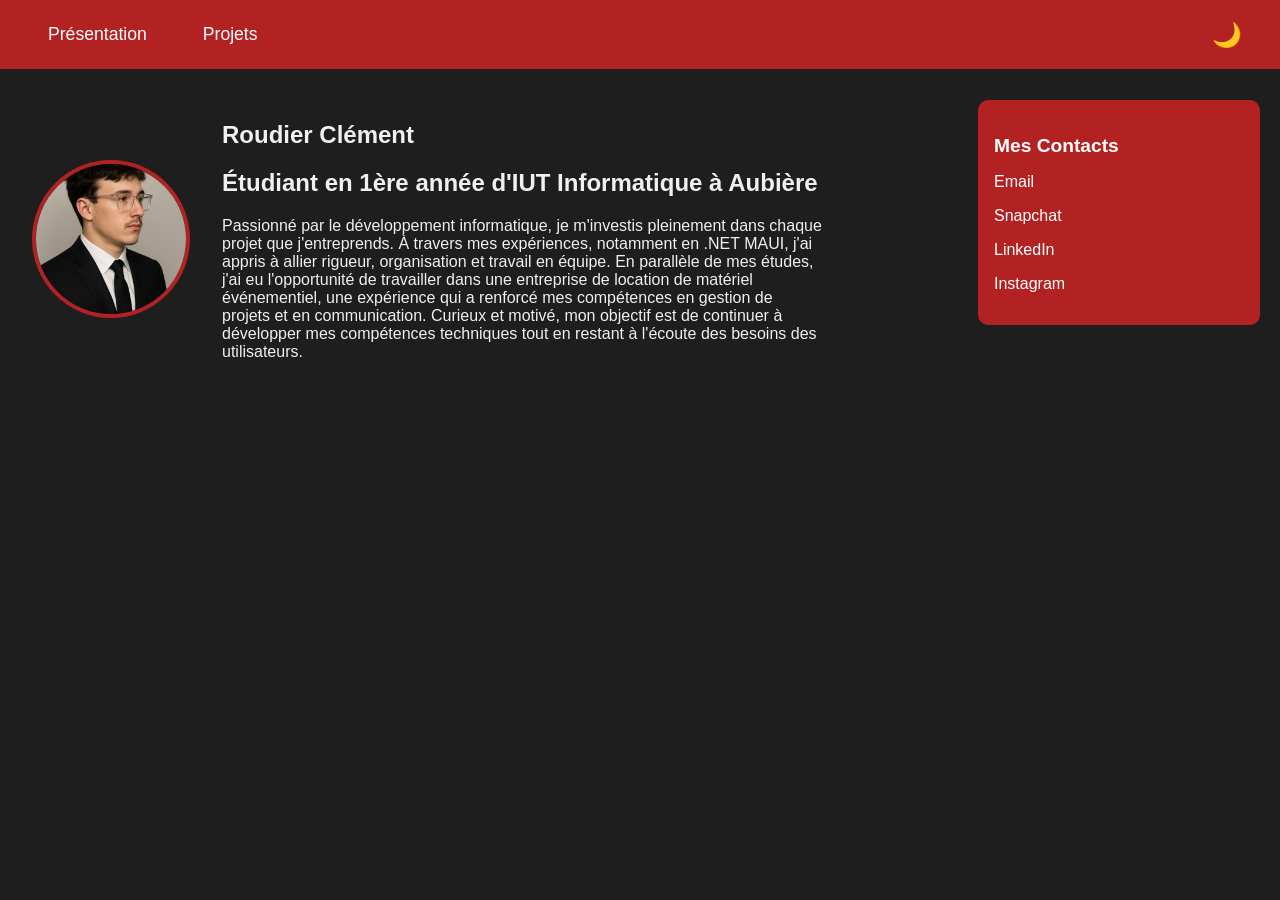
==== index.html @ 5985048c "Add files via upload" ====
<!DOCTYPE html>
<html lang="fr">
<head>
  <meta charset="UTF-8" />
  <meta name="viewport" content="width=device-width, initial-scale=1.0" />
  <title>Mon Portfolio</title>
  <link rel="stylesheet" href="style.css" />
</head>
<body class="dark">
  <header>
    <nav>
      <div class="nav-left">
        <a href="index.html">Présentation</a>
        <a href="projets.html">Projets</a>
      </div>
      <button id="theme-toggle">🌙</button>
    </nav>
  </header>

  <main class="content">
    <section class="presentation">
      <div class="profile-container">
        <img src="images/Profil.png" alt="Photo de profil" class="profile-pic" />
        <div class="intro-text">
          <h1>Roudier Clément</h1>
          <h2>Étudiant en 1ère année d'IUT Informatique à Aubière</h2>
          <p>
            Passionné par le développement informatique, je m'investis pleinement dans chaque projet que j'entreprends. À travers mes expériences, notamment en .NET MAUI, j'ai appris à allier rigueur, organisation et travail en équipe. En parallèle de mes études, j'ai eu l'opportunité de travailler dans une entreprise de location de matériel événementiel, une expérience qui a renforcé mes compétences en gestion de projets et en communication. Curieux et motivé, mon objectif est de continuer à développer mes compétences techniques tout en restant à l'écoute des besoins des utilisateurs.
          </p>
        </div>
      </div>
    </section>
  
<aside class="contacts">
    <h3>Mes Contacts</h3>
    <ul>
        <li><a href="mailto:votre-email@example.com">Email</a></li>
        <li><a href="https://www.snapchat.com/add/votre-snapchat" target="_blank">Snapchat</a></li>
        <li><a href="https://www.linkedin.com/in/votre-linkedin" target="_blank">LinkedIn</a></li>
        <li><a href="https://www.instagram.com/votre-instagram" target="_blank">Instagram</a></li>
    </ul>
</aside>
</main>

  <script src="script.js"></script>
</body>
</html>
---- style.css ----
/* Variables */
:root {
  --primary-color: #b22222;
  --background-color: #fff;
  --text-color: #000;
  --hover-bg: #8b1a1a;
}

body.dark {
  --background-color: #1e1e1e;
  --text-color: #f0f0f0;
  --hover-bg: #a94444;
}

body {
  margin: 0;
  font-family: Arial, sans-serif;
  background-color: var(--background-color);
  color: var(--text-color);
}

nav {
  display: flex;
  justify-content: space-between;
  align-items: center;
  padding: 1rem 2rem;
  background-color: var(--primary-color);
}

.nav-left {
  display: flex;
  gap: 1.5rem;
}

nav a {
  color: white;
  text-decoration: none;
  font-size: 1.1rem;
  padding: 0.5rem 1rem;
  border-radius: 8px;
  transition: background-color 0.3s ease;
}

nav a:hover {
  background-color: var(--hover-bg);
}

button#theme-toggle {
  background: none;
  border: none;
  font-size: 1.5rem;
  cursor: pointer;
  color: white;
}

.content {
  padding: 2rem;
}

.profile-container {
  display: flex;
  align-items: center;
  gap: 2rem;
  flex-wrap: wrap;
}

.profile-pic {
  width: 150px;
  height: 150px;
  border-radius: 50%;
  object-fit: cover;
  border: 4px solid var(--primary-color);
}

.intro-text {
  max-width: 600px;
}

/* Contacts Section Styles */
.contacts {
  position: fixed;
  right: 20px;
  top: 100px;
  width: 250px;
  padding: 1rem;
  background-color: var(--primary-color);
  color: white;
  border-radius: 10px;
}

.contacts h3 {
  font-size: 1.2rem;
  margin-bottom: 1rem;
}

.contacts ul {
  list-style: none;
  padding: 0;
}

.contacts ul li {
  margin-bottom: 1rem;
}

.contacts a {
  color: white;
  text-decoration: none;
  font-size: 1rem;
  display: block;
}

.contacts a:hover {
  text-decoration: underline;
}
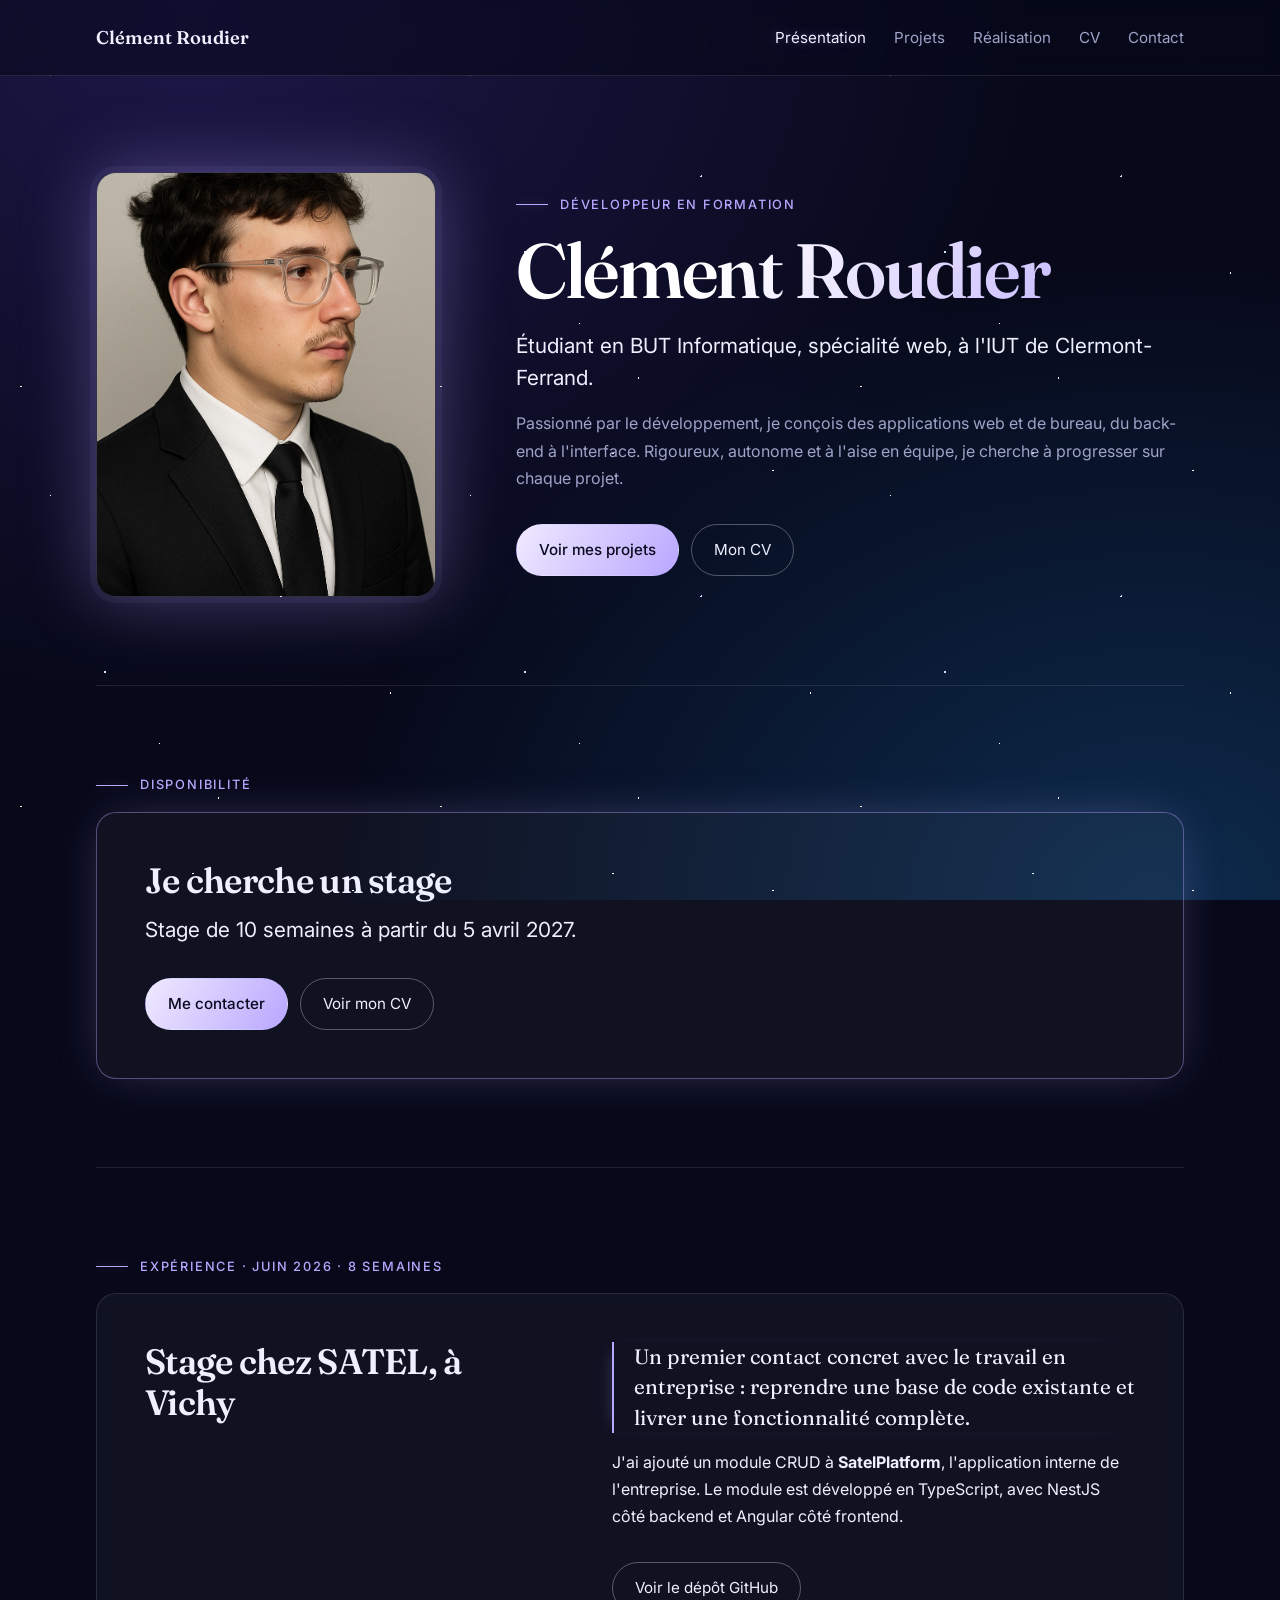
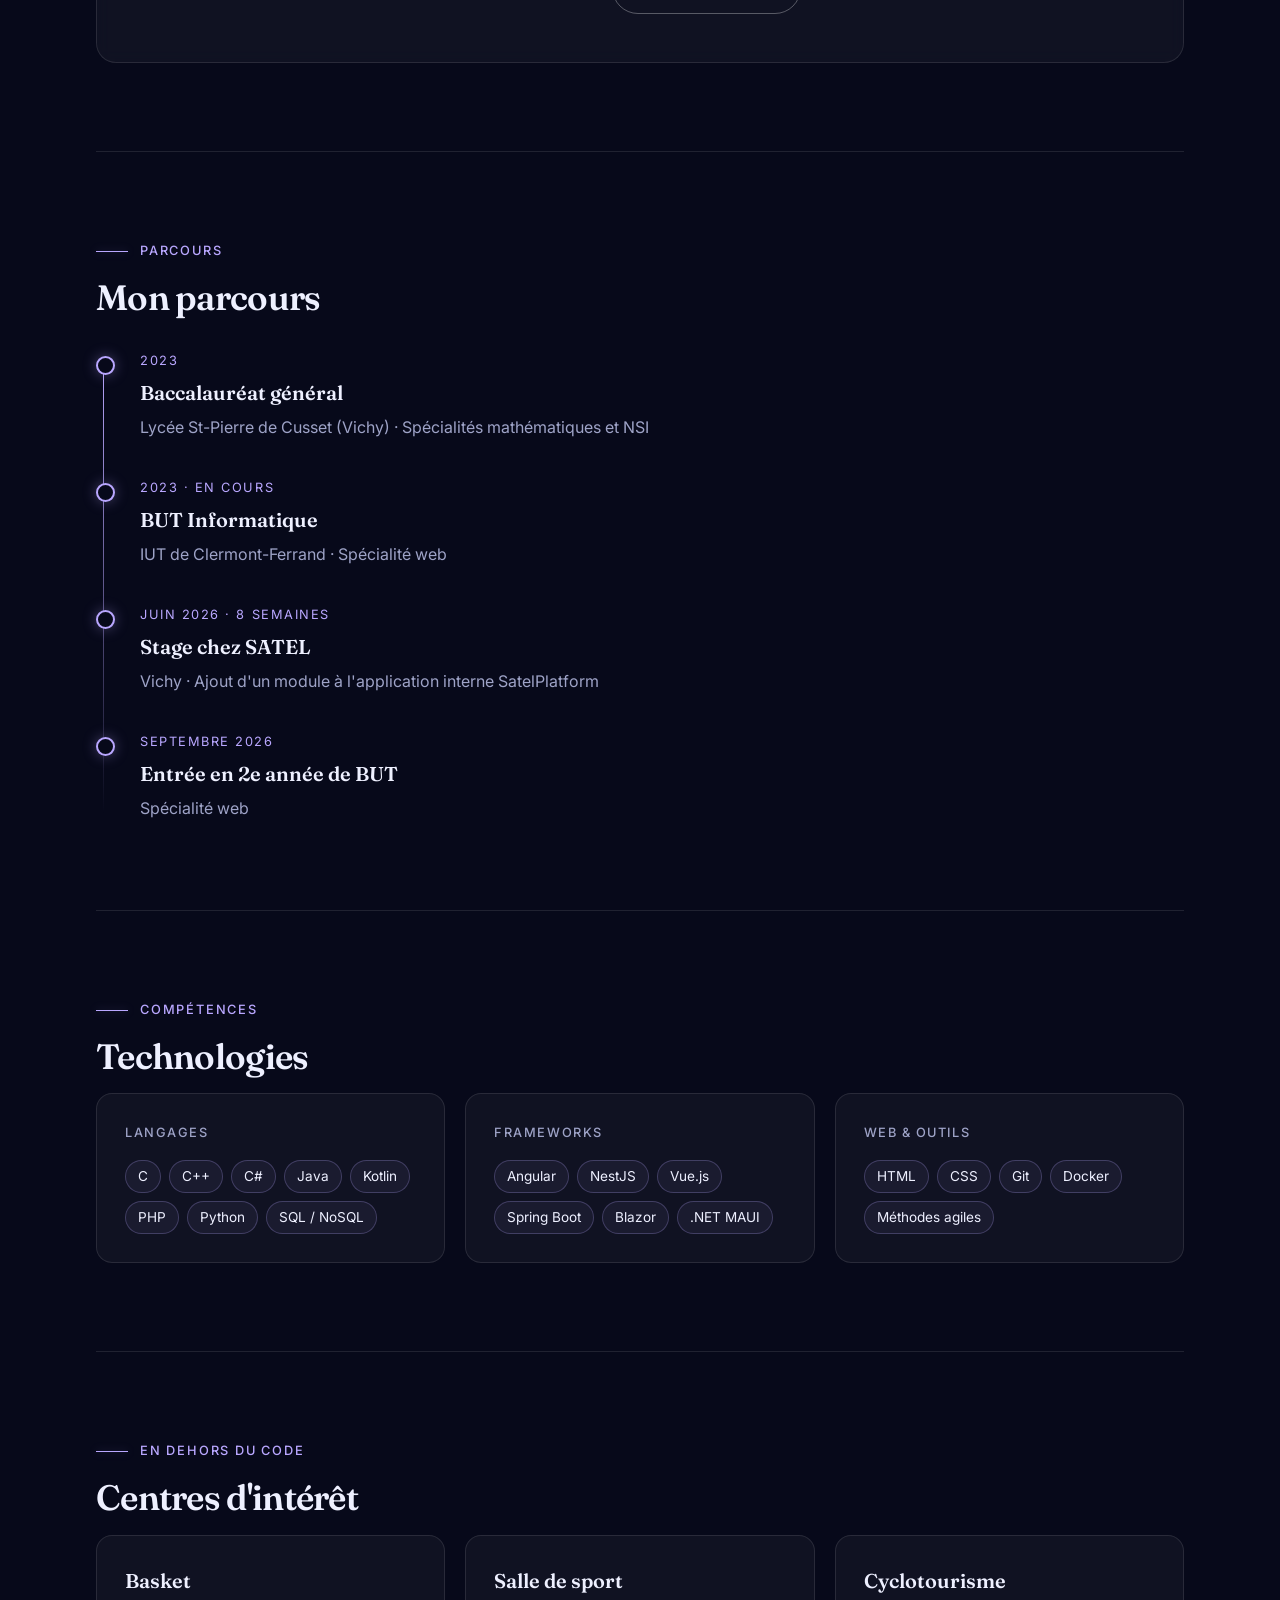
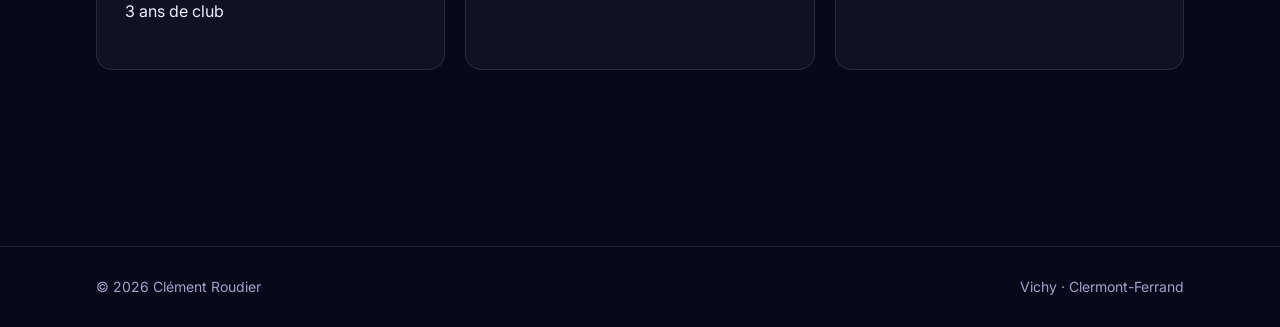
==== commit 1a94ef09: "portfolio" ====
--- a/index.html
+++ b/index.html
@@ -3,45 +3,152 @@
 <head>
   <meta charset="UTF-8" />
   <meta name="viewport" content="width=device-width, initial-scale=1.0" />
-  <title>Mon Portfolio</title>
+  <title>Clément Roudier — Présentation</title>
+  <link rel="preconnect" href="https://fonts.googleapis.com" />
+  <link rel="preconnect" href="https://fonts.gstatic.com" crossorigin />
+  <link href="https://fonts.googleapis.com/css2?family=Fraunces:wght@600&family=Inter:wght@400;500&display=swap" rel="stylesheet" />
   <link rel="stylesheet" href="style.css" />
 </head>
-<body class="dark">
+<body>
   <header>
-    <nav>
-      <div class="nav-left">
-        <a href="index.html">Présentation</a>
+    <div class="wrap">
+      <a class="brand" href="index.html">Clément Roudier</a>
+      <nav>
+        <a href="index.html" aria-current="page">Présentation</a>
         <a href="projets.html">Projets</a>
-      </div>
-      <button id="theme-toggle">🌙</button>
-    </nav>
+        <a href="realisation.html">Réalisation</a>
+        <a href="cv.html">CV</a>
+        <a href="contact.html">Contact</a>
+      </nav>
+    </div>
   </header>
 
-  <main class="content">
-    <section class="presentation">
-      <div class="profile-container">
-        <img src="images/Profil.png" alt="Photo de profil" class="profile-pic" />
-        <div class="intro-text">
-          <h1>Roudier Clément</h1>
-          <h2>Étudiant en 1ère année d'IUT Informatique à Aubière</h2>
-          <p>
-            Passionné par le développement informatique, je m'investis pleinement dans chaque projet que j'entreprends. À travers mes expériences, notamment en .NET MAUI, j'ai appris à allier rigueur, organisation et travail en équipe. En parallèle de mes études, j'ai eu l'opportunité de travailler dans une entreprise de location de matériel événementiel, une expérience qui a renforcé mes compétences en gestion de projets et en communication. Curieux et motivé, mon objectif est de continuer à développer mes compétences techniques tout en restant à l'écoute des besoins des utilisateurs.
-          </p>
+  <main class="wrap">
+    <div class="hero">
+      <img class="portrait" src="images/Profil.png" alt="Photo de Clément Roudier" />
+      <div>
+        <p class="eyebrow">Développeur en formation</p>
+        <h1>Clément Roudier</h1>
+        <p class="lead">Étudiant en BUT Informatique, spécialité web, à l'IUT de Clermont-Ferrand.</p>
+        <p class="muted">
+          Passionné par le développement, je conçois des applications web et de bureau, du back-end à l'interface.
+          Rigoureux, autonome et à l'aise en équipe, je cherche à progresser sur chaque projet.
+        </p>
+        <div class="actions">
+          <a class="btn btn-solid" href="projets.html">Voir mes projets</a>
+          <a class="btn" href="cv.html">Mon CV</a>
+        </div>
+      </div>
+    </div>
+
+    <section>
+      <p class="eyebrow">Disponibilité</p>
+      <div class="search-card">
+        <h2>Je cherche un stage</h2>
+        <p class="lead">Stage de 10 semaines à partir du 5 avril 2027.</p>
+        <div class="actions">
+          <a class="btn btn-solid" href="contact.html">Me contacter</a>
+          <a class="btn" href="cv.html">Voir mon CV</a>
         </div>
       </div>
     </section>
-  
-<aside class="contacts">
-    <h3>Mes Contacts</h3>
-    <ul>
-        <li><a href="mailto:votre-email@example.com">Email</a></li>
-        <li><a href="https://www.snapchat.com/add/votre-snapchat" target="_blank">Snapchat</a></li>
-        <li><a href="https://www.linkedin.com/in/votre-linkedin" target="_blank">LinkedIn</a></li>
-        <li><a href="https://www.instagram.com/votre-instagram" target="_blank">Instagram</a></li>
-    </ul>
-</aside>
-</main>
 
-  <script src="script.js"></script>
+    <section>
+      <p class="eyebrow">Expérience · Juin 2026 · 8 semaines</p>
+      <div class="stage-card">
+        <div>
+          <h2>Stage chez SATEL, à Vichy</h2>
+        </div>
+        <div>
+          <p class="quote">
+            Un premier contact concret avec le travail en entreprise : reprendre une base de code existante et livrer une fonctionnalité complète.
+          </p>
+          <p>
+            J'ai ajouté un module CRUD à <strong>SatelPlatform</strong>, l'application interne de l'entreprise.
+            Le module est développé en TypeScript, avec NestJS côté backend et Angular côté frontend.
+          </p>
+          <div class="actions">
+            <a class="btn" href="https://github.com/DiouDD/stage2emeAnnee" target="_blank" rel="noopener">Voir le dépôt GitHub</a>
+          </div>
+        </div>
+      </div>
+    </section>
+
+    <section>
+      <p class="eyebrow">Parcours</p>
+      <h2>Mon parcours</h2>
+      <ol class="timeline">
+        <li>
+          <time>2023</time>
+          <h3>Baccalauréat général</h3>
+          <p>Lycée St-Pierre de Cusset (Vichy) · Spécialités mathématiques et NSI</p>
+        </li>
+        <li>
+          <time>2023 · en cours</time>
+          <h3>BUT Informatique</h3>
+          <p>IUT de Clermont-Ferrand · Spécialité web</p>
+        </li>
+        <li>
+          <time>Juin 2026 · 8 semaines</time>
+          <h3>Stage chez SATEL</h3>
+          <p>Vichy · Ajout d'un module à l'application interne SatelPlatform</p>
+        </li>
+        <li>
+          <time>Septembre 2026</time>
+          <h3>Entrée en 2e année de BUT</h3>
+          <p>Spécialité web</p>
+        </li>
+      </ol>
+    </section>
+
+    <section>
+      <p class="eyebrow">Compétences</p>
+      <h2>Technologies</h2>
+      <div class="skills-grid">
+        <div class="skill-group">
+          <h3>Langages</h3>
+          <ul class="tags">
+            <li>C</li><li>C++</li><li>C#</li><li>Java</li><li>Kotlin</li><li>PHP</li><li>Python</li><li>SQL / NoSQL</li>
+          </ul>
+        </div>
+        <div class="skill-group">
+          <h3>Frameworks</h3>
+          <ul class="tags">
+            <li>Angular</li><li>NestJS</li><li>Vue.js</li><li>Spring Boot</li><li>Blazor</li><li>.NET MAUI</li>
+          </ul>
+        </div>
+        <div class="skill-group">
+          <h3>Web &amp; outils</h3>
+          <ul class="tags">
+            <li>HTML</li><li>CSS</li><li>Git</li><li>Docker</li><li>Méthodes agiles</li>
+          </ul>
+        </div>
+      </div>
+    </section>
+
+    <section>
+      <p class="eyebrow">En dehors du code</p>
+      <h2>Centres d'intérêt</h2>
+      <div class="interests">
+        <div class="interest">
+          <h3>Basket</h3>
+          <p>3 ans de club</p>
+        </div>
+        <div class="interest">
+          <h3>Salle de sport</h3>
+        </div>
+        <div class="interest">
+          <h3>Cyclotourisme</h3>
+        </div>
+      </div>
+    </section>
+  </main>
+
+  <footer class="site-footer">
+    <div class="wrap">
+      <span>© 2026 Clément Roudier</span>
+      <span>Vichy · Clermont-Ferrand</span>
+    </div>
+  </footer>
 </body>
 </html>
--- a/style.css
+++ b/style.css
@@ -1,115 +1,648 @@
-
-/* Variables */
+/* Thème « ciel étoilé » : nuit bleutée, étoiles scintillantes, cartes en verre */
+
 :root {
-  --primary-color: #b22222;
-  --background-color: #fff;
-  --text-color: #000;
-  --hover-bg: #8b1a1a;
-}
-
-body.dark {
-  --background-color: #1e1e1e;
-  --text-color: #f0f0f0;
-  --hover-bg: #a94444;
-}
+  color-scheme: dark;
+  --bg: #07091a;
+  --surface: rgba(255, 255, 255, 0.04);
+  --surface-hover: rgba(255, 255, 255, 0.07);
+  --ink: #eef0ff;
+  --muted: #9ea3c7;
+  --line: rgba(255, 255, 255, 0.1);
+  --accent: #b9a7ff;
+  --accent-glow: rgba(185, 167, 255, 0.35);
+  --serif: "Fraunces", Georgia, "Times New Roman", serif;
+  --sans: "Inter", system-ui, -apple-system, "Segoe UI", sans-serif;
+}
+
+* { box-sizing: border-box; }
 
 body {
   margin: 0;
-  font-family: Arial, sans-serif;
-  background-color: var(--background-color);
-  color: var(--text-color);
-}
-
-nav {
-  display: flex;
+  min-height: 100vh;
+  display: flex;
+  flex-direction: column;
+  color: var(--ink);
+  font: 400 16px/1.7 var(--sans);
+  -webkit-font-smoothing: antialiased;
+  overflow-x: hidden;
+  background:
+    radial-gradient(ellipse at 15% 0%, #1d1748 0%, transparent 55%),
+    radial-gradient(ellipse at 90% 100%, #0d2b4d 0%, transparent 50%),
+    var(--bg);
+  background-attachment: fixed;
+}
+
+/* Champ d'étoiles (couches de points, pas d'image) */
+body::before {
+  content: "";
+  position: fixed;
+  inset: 0;
+  z-index: 0;
+  pointer-events: none;
+  background-image:
+    radial-gradient(1.5px 1.5px at 12% 18%, #fff 50%, transparent 51%),
+    radial-gradient(2px 2px at 67% 42%, #dcd6ff 50%, transparent 51%),
+    radial-gradient(1.5px 1.5px at 38% 77%, #fff 50%, transparent 51%),
+    radial-gradient(1.5px 1.5px at 84% 12%, #fff 50%, transparent 51%),
+    radial-gradient(2.5px 2.5px at 25% 60%, #cfe3ff 50%, transparent 51%),
+    radial-gradient(1.5px 1.5px at 52% 90%, #fff 50%, transparent 51%),
+    radial-gradient(2px 2px at 93% 65%, #fff 50%, transparent 51%),
+    radial-gradient(1.5px 1.5px at 5% 92%, #ffe9c7 50%, transparent 51%),
+    radial-gradient(1.5px 1.5px at 46% 8%, #fff 50%, transparent 51%);
+  background-size: 420px 420px;
+  animation: twinkle 6s ease-in-out infinite alternate;
+}
+
+/* Étoile filante, une fois de temps en temps */
+body::after {
+  content: "";
+  position: fixed;
+  top: 12%;
+  left: 0;
+  width: 140px;
+  height: 1px;
+  z-index: 0;
+  pointer-events: none;
+  background: linear-gradient(90deg, transparent, #fff 80%);
+  opacity: 0;
+  animation: shoot 11s linear infinite;
+}
+
+@keyframes twinkle {
+  from { opacity: 0.5; }
+  to { opacity: 1; }
+}
+
+@keyframes shoot {
+  0%, 72% { opacity: 0; transform: translate(0, 0) rotate(-20deg); }
+  74% { opacity: 1; }
+  82% { opacity: 0; transform: translate(520px, 210px) rotate(-20deg); }
+  100% { opacity: 0; transform: translate(520px, 210px) rotate(-20deg); }
+}
+
+@media (prefers-reduced-motion: reduce) {
+  body::before,
+  body::after { animation: none; }
+  body::after { display: none; }
+}
+
+a { color: var(--accent); }
+
+header,
+main,
+footer { position: relative; z-index: 1; }
+
+.wrap {
+  max-width: 1120px;
+  margin: 0 auto;
+  padding: 0 16px;
+}
+
+/* En-tête */
+header {
+  position: sticky;
+  top: 0;
+  z-index: 2;
+  background: rgba(7, 9, 26, 0.55);
+  backdrop-filter: blur(10px);
+  -webkit-backdrop-filter: blur(10px);
+  border-bottom: 1px solid var(--line);
+}
+
+header .wrap {
+  display: flex;
+  flex-wrap: wrap;
   justify-content: space-between;
   align-items: center;
-  padding: 1rem 2rem;
-  background-color: var(--primary-color);
-}
-
-.nav-left {
-  display: flex;
-  gap: 1.5rem;
+  gap: 12px 24px;
+  padding-top: 22px;
+  padding-bottom: 22px;
+}
+
+.brand {
+  font-family: var(--serif);
+  font-size: 1.15rem;
+  font-weight: 600;
+  color: var(--ink);
+  text-decoration: none;
 }
 
 nav a {
-  color: white;
+  margin-left: 24px;
+  color: var(--muted);
   text-decoration: none;
-  font-size: 1.1rem;
-  padding: 0.5rem 1rem;
-  border-radius: 8px;
-  transition: background-color 0.3s ease;
-}
-
-nav a:hover {
-  background-color: var(--hover-bg);
-}
-
-button#theme-toggle {
-  background: none;
-  border: none;
-  font-size: 1.5rem;
-  cursor: pointer;
-  color: white;
-}
-
-.content {
-  padding: 2rem;
-}
-
-.profile-container {
+  font-size: 0.95rem;
+  transition: color 0.2s ease, text-shadow 0.2s ease;
+}
+
+nav a:hover,
+nav a[aria-current="page"] {
+  color: var(--ink);
+  text-shadow: 0 0 12px var(--accent-glow);
+}
+
+/* Titres */
+h1 {
+  font-family: var(--serif);
+  font-weight: 600;
+  font-size: clamp(2.6rem, 7vw, 4.8rem);
+  line-height: 1.02;
+  letter-spacing: -0.03em;
+  margin: 0 0 20px;
+}
+
+h2 {
+  font-family: var(--serif);
+  font-weight: 600;
+  font-size: clamp(1.6rem, 3vw, 2.2rem);
+  line-height: 1.15;
+  letter-spacing: -0.02em;
+  margin: 0 0 16px;
+}
+
+p { margin: 0 0 16px; }
+
+.lead {
+  font-size: clamp(1.1rem, 2vw, 1.3rem);
+  color: var(--ink);
+  line-height: 1.55;
+}
+
+.muted { color: var(--muted); }
+
+.eyebrow {
   display: flex;
   align-items: center;
-  gap: 2rem;
+  gap: 12px;
+  margin: 0 0 16px;
+  font-size: 0.8rem;
+  font-weight: 500;
+  letter-spacing: 0.14em;
+  text-transform: uppercase;
+  color: var(--accent);
+}
+
+.eyebrow::before {
+  content: "";
+  width: 32px;
+  height: 1px;
+  background: currentColor;
+  box-shadow: 0 0 8px var(--accent-glow);
+}
+
+/* Sections */
+section {
+  padding: 88px 0;
+  border-top: 1px solid var(--line);
+}
+
+/* Accueil : hero à deux colonnes */
+.hero {
+  position: relative;
+  display: grid;
+  grid-template-columns: minmax(0, 1fr);
+  gap: 56px;
+  align-items: center;
+  padding: 96px 0 88px;
+}
+
+.hero h1 {
+  background: linear-gradient(120deg, #ffffff 30%, var(--accent));
+  -webkit-background-clip: text;
+  background-clip: text;
+  color: transparent;
+}
+
+.portrait {
+  display: block;
+  width: 100%;
+  max-width: 340px;
+  aspect-ratio: 4 / 5;
+  object-fit: cover;
+  border-radius: 20px;
+  border: 1px solid rgba(255, 255, 255, 0.15);
+  box-shadow: 0 0 0 6px rgba(185, 167, 255, 0.06), 0 0 70px var(--accent-glow);
+}
+
+.actions {
+  display: flex;
   flex-wrap: wrap;
-}
-
-.profile-pic {
-  width: 150px;
-  height: 150px;
+  gap: 12px;
+  margin-top: 32px;
+}
+
+@media (min-width: 840px) {
+  .hero { grid-template-columns: 340px minmax(0, 1fr); gap: 80px; }
+}
+
+/* Boutons */
+.btn {
+  display: inline-block;
+  padding: 12px 22px;
+  border: 1px solid rgba(255, 255, 255, 0.3);
+  border-radius: 999px;
+  color: var(--ink);
+  text-decoration: none;
+  font-size: 0.95rem;
+  transition: background 0.2s ease, border-color 0.2s ease, box-shadow 0.2s ease, transform 0.2s ease;
+}
+
+.btn:hover {
+  border-color: var(--accent);
+  box-shadow: 0 0 22px var(--accent-glow);
+  transform: translateY(-2px);
+}
+
+.btn-solid {
+  border-color: transparent;
+  background: linear-gradient(120deg, #efeaff, var(--accent));
+  color: #0b0a1f;
+  font-weight: 500;
+}
+
+.btn-solid:hover {
+  background: linear-gradient(120deg, #ffffff, var(--accent));
+  color: #0b0a1f;
+}
+
+/* Stage : grande carte */
+.stage-card {
+  display: grid;
+  gap: 24px;
+  padding: 48px;
+  background: var(--surface);
+  border: 1px solid var(--line);
+  border-radius: 20px;
+  backdrop-filter: blur(8px);
+  -webkit-backdrop-filter: blur(8px);
+}
+
+@media (min-width: 840px) {
+  .stage-card { grid-template-columns: 1fr 1.3fr; gap: 64px; }
+}
+
+.stage-card p:last-child { margin-bottom: 0; }
+
+.quote {
+  font-family: var(--serif);
+  font-size: 1.3rem;
+  line-height: 1.45;
+  color: var(--ink);
+  border-left: 2px solid var(--accent);
+  padding-left: 20px;
+  box-shadow: -8px 0 16px -12px var(--accent-glow);
+}
+
+/* Compétences */
+.skills-grid {
+  display: grid;
+  grid-template-columns: 1fr;
+  gap: 20px;
+}
+
+@media (min-width: 640px) {
+  .skills-grid { grid-template-columns: repeat(3, 1fr); }
+}
+
+.skill-group {
+  padding: 28px;
+  background: var(--surface);
+  border: 1px solid var(--line);
+  border-radius: 16px;
+}
+
+.skill-group h3 {
+  margin: 0 0 16px;
+  font-size: 0.8rem;
+  font-weight: 500;
+  letter-spacing: 0.12em;
+  text-transform: uppercase;
+  color: var(--muted);
+}
+
+.tags {
+  display: flex;
+  flex-wrap: wrap;
+  gap: 8px;
+  margin: 0;
+  padding: 0;
+  list-style: none;
+}
+
+.tags li {
+  padding: 4px 12px;
+  border: 1px solid rgba(185, 167, 255, 0.25);
+  border-radius: 999px;
+  font-size: 0.85rem;
+  background: rgba(185, 167, 255, 0.06);
+  color: var(--ink);
+}
+
+/* Projets */
+.projects {
+  display: grid;
+  grid-template-columns: 1fr;
+  gap: 24px;
+  list-style: none;
+  margin: 0;
+  padding: 0;
+}
+
+@media (min-width: 720px) {
+  .projects { grid-template-columns: repeat(2, 1fr); }
+}
+
+.projects > li {
+  display: flex;
+  flex-direction: column;
+  padding: 32px;
+  background: var(--surface);
+  border: 1px solid var(--line);
+  border-radius: 18px;
+  backdrop-filter: blur(8px);
+  -webkit-backdrop-filter: blur(8px);
+  transition: transform 0.25s ease, border-color 0.25s ease, box-shadow 0.25s ease, background 0.25s ease;
+}
+
+.projects > li:hover {
+  transform: translateY(-4px);
+  border-color: rgba(185, 167, 255, 0.5);
+  background: var(--surface-hover);
+  box-shadow: 0 0 36px -8px var(--accent-glow);
+}
+
+.projects > li p:last-of-type { margin-bottom: 20px; }
+
+.project-title {
+  font-family: var(--serif);
+  font-size: 1.6rem;
+  font-weight: 600;
+  margin: 0 0 6px;
+}
+
+.meta {
+  margin: 0 0 12px;
+  font-size: 0.85rem;
+  color: var(--accent);
+}
+
+.projects .tags { margin-top: auto; }
+
+/* Titre de page */
+.page-head {
+  padding: 80px 0 48px;
+}
+
+.page-head + section { border-top: 0; padding-top: 0; }
+
+/* CV */
+.cv-embed {
+  display: block;
+  width: 100%;
+  height: 80vh;
+  min-height: 520px;
+  border: 1px solid var(--line);
+  border-radius: 18px;
+  background: #fff;
+  box-shadow: 0 0 60px -12px var(--accent-glow);
+}
+
+.cv-actions { display: flex; flex-wrap: wrap; gap: 12px; margin-bottom: 32px; }
+
+/* Contact */
+.contact-list {
+  display: grid;
+  grid-template-columns: 1fr;
+  gap: 20px;
+  list-style: none;
+  margin: 0;
+  padding: 0;
+}
+
+@media (min-width: 640px) {
+  .contact-list { grid-template-columns: repeat(2, 1fr); }
+}
+
+.contact-list li {
+  padding: 32px;
+  background: var(--surface);
+  border: 1px solid var(--line);
+  border-radius: 16px;
+  backdrop-filter: blur(8px);
+  -webkit-backdrop-filter: blur(8px);
+}
+
+.contact-list span {
+  display: block;
+  margin-bottom: 8px;
+  font-size: 0.8rem;
+  font-weight: 500;
+  letter-spacing: 0.12em;
+  text-transform: uppercase;
+  color: var(--muted);
+}
+
+.contact-list a,
+.contact-list strong {
+  font-family: var(--serif);
+  font-size: 1.35rem;
+  font-weight: 600;
+  color: var(--ink);
+  text-decoration: none;
+  word-break: break-word;
+}
+
+.contact-list a:hover {
+  color: var(--accent);
+  text-shadow: 0 0 14px var(--accent-glow);
+}
+
+/* Pied de page */
+footer {
+  border-top: 1px solid var(--line);
+  padding: 28px 0;
+  font-size: 0.875rem;
+  color: var(--muted);
+}
+
+footer .wrap {
+  display: flex;
+  flex-wrap: wrap;
+  justify-content: space-between;
+  gap: 8px 24px;
+}
+
+main.wrap { flex: 1; padding-bottom: 88px; }
+
+/* Frise du parcours */
+.timeline {
+  position: relative;
+  list-style: none;
+  margin: 32px 0 0;
+  padding: 0;
+}
+
+.timeline::before {
+  content: "";
+  position: absolute;
+  left: 7px;
+  top: 8px;
+  bottom: 8px;
+  width: 1px;
+  background: linear-gradient(var(--accent), transparent);
+}
+
+.timeline li {
+  position: relative;
+  padding: 0 0 36px 44px;
+}
+
+.timeline li:last-child { padding-bottom: 0; }
+
+.timeline li::before {
+  content: "";
+  position: absolute;
+  left: 0;
+  top: 6px;
+  width: 15px;
+  height: 15px;
   border-radius: 50%;
-  object-fit: cover;
-  border: 4px solid var(--primary-color);
-}
-
-.intro-text {
-  max-width: 600px;
-}
-
-/* Contacts Section Styles */
-.contacts {
-  position: fixed;
-  right: 20px;
-  top: 100px;
-  width: 250px;
-  padding: 1rem;
-  background-color: var(--primary-color);
-  color: white;
-  border-radius: 10px;
-}
-
-.contacts h3 {
-  font-size: 1.2rem;
-  margin-bottom: 1rem;
-}
-
-.contacts ul {
-  list-style: none;
-  padding: 0;
-}
-
-.contacts ul li {
-  margin-bottom: 1rem;
-}
-
-.contacts a {
-  color: white;
-  text-decoration: none;
-  font-size: 1rem;
+  background: var(--bg);
+  border: 2px solid var(--accent);
+  box-shadow: 0 0 14px var(--accent-glow);
+}
+
+.timeline time {
   display: block;
-}
-
-.contacts a:hover {
-  text-decoration: underline;
-}
+  margin-bottom: 4px;
+  font-size: 0.8rem;
+  letter-spacing: 0.12em;
+  text-transform: uppercase;
+  color: var(--accent);
+}
+
+.timeline h3 {
+  margin: 0 0 4px;
+  font-family: var(--serif);
+  font-size: 1.25rem;
+  font-weight: 600;
+}
+
+.timeline p {
+  margin: 0;
+  color: var(--muted);
+}
+
+/* Centres d'intérêt */
+.interests {
+  display: grid;
+  grid-template-columns: 1fr;
+  gap: 20px;
+}
+
+@media (min-width: 640px) {
+  .interests { grid-template-columns: repeat(3, 1fr); }
+}
+
+.interest {
+  padding: 28px;
+  background: var(--surface);
+  border: 1px solid var(--line);
+  border-radius: 16px;
+}
+
+.interest h3 {
+  margin: 0;
+  font-family: var(--serif);
+  font-size: 1.25rem;
+  font-weight: 600;
+}
+
+/* Recherche de stage */
+.search-card {
+  padding: 48px;
+  background: var(--surface);
+  border: 1px solid rgba(185, 167, 255, 0.4);
+  border-radius: 20px;
+  box-shadow: 0 0 50px -14px var(--accent-glow);
+}
+
+.search-card h2 { margin-bottom: 12px; }
+
+/* Réalisation technique */
+.summary {
+  margin: 0;
+  padding-left: 20px;
+  color: var(--ink);
+}
+
+.summary li { margin-bottom: 8px; }
+
+.diagram {
+  display: block;
+  width: 100%;
+  max-width: 640px;
+  height: auto;
+  margin-top: 24px;
+  padding: 16px;
+  background: var(--surface);
+  border: 1px solid var(--line);
+  border-radius: 16px;
+}
+
+.diagram rect {
+  fill: rgba(185, 167, 255, 0.08);
+  stroke: var(--accent);
+  stroke-width: 1.5;
+}
+
+.diagram line {
+  stroke: var(--accent);
+  stroke-width: 1.5;
+  opacity: 0.7;
+}
+
+.diagram text {
+  fill: var(--ink);
+  font-family: var(--sans);
+  font-size: 16px;
+}
+
+.diagram text.small {
+  fill: var(--muted);
+  font-size: 13px;
+}
+
+.figures {
+  display: grid;
+  grid-template-columns: 1fr;
+  gap: 20px;
+}
+
+@media (min-width: 720px) {
+  .figures { grid-template-columns: repeat(3, 1fr); }
+}
+
+/* Emplacement de capture (à remplacer par une image) */
+.media-placeholder {
+  display: flex;
+  align-items: center;
+  justify-content: center;
+  aspect-ratio: 16 / 9;
+  margin: 0 0 20px;
+  border: 1px dashed rgba(185, 167, 255, 0.4);
+  border-radius: 12px;
+  color: var(--muted);
+  font-size: 0.85rem;
+  background: radial-gradient(circle at 50% 40%, rgba(185, 167, 255, 0.12), transparent 70%);
+}
+
+@media (max-width: 480px) {
+  .search-card { padding: 28px; }
+}
+
+@media (max-width: 480px) {
+  nav a { margin-left: 0; margin-right: 18px; }
+  .stage-card { padding: 28px; }
+  .projects > li { padding: 24px; }
+}
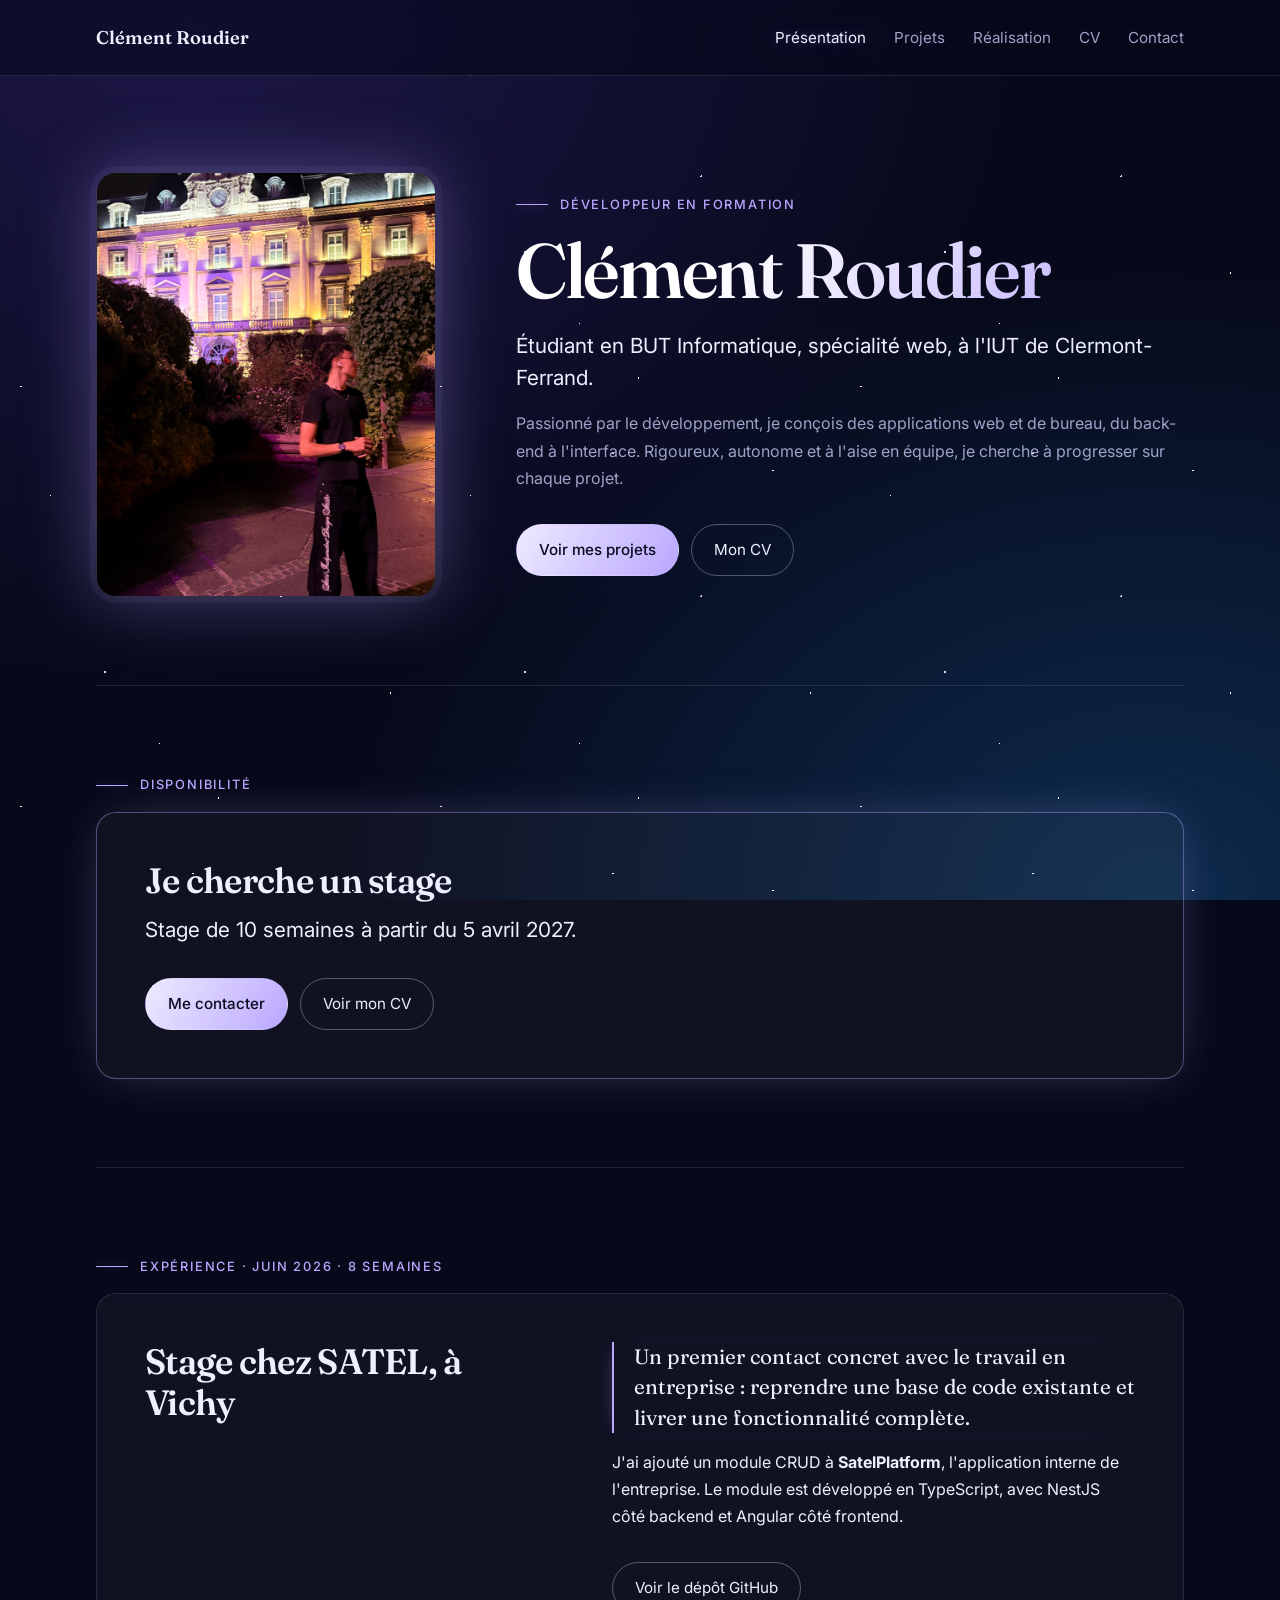
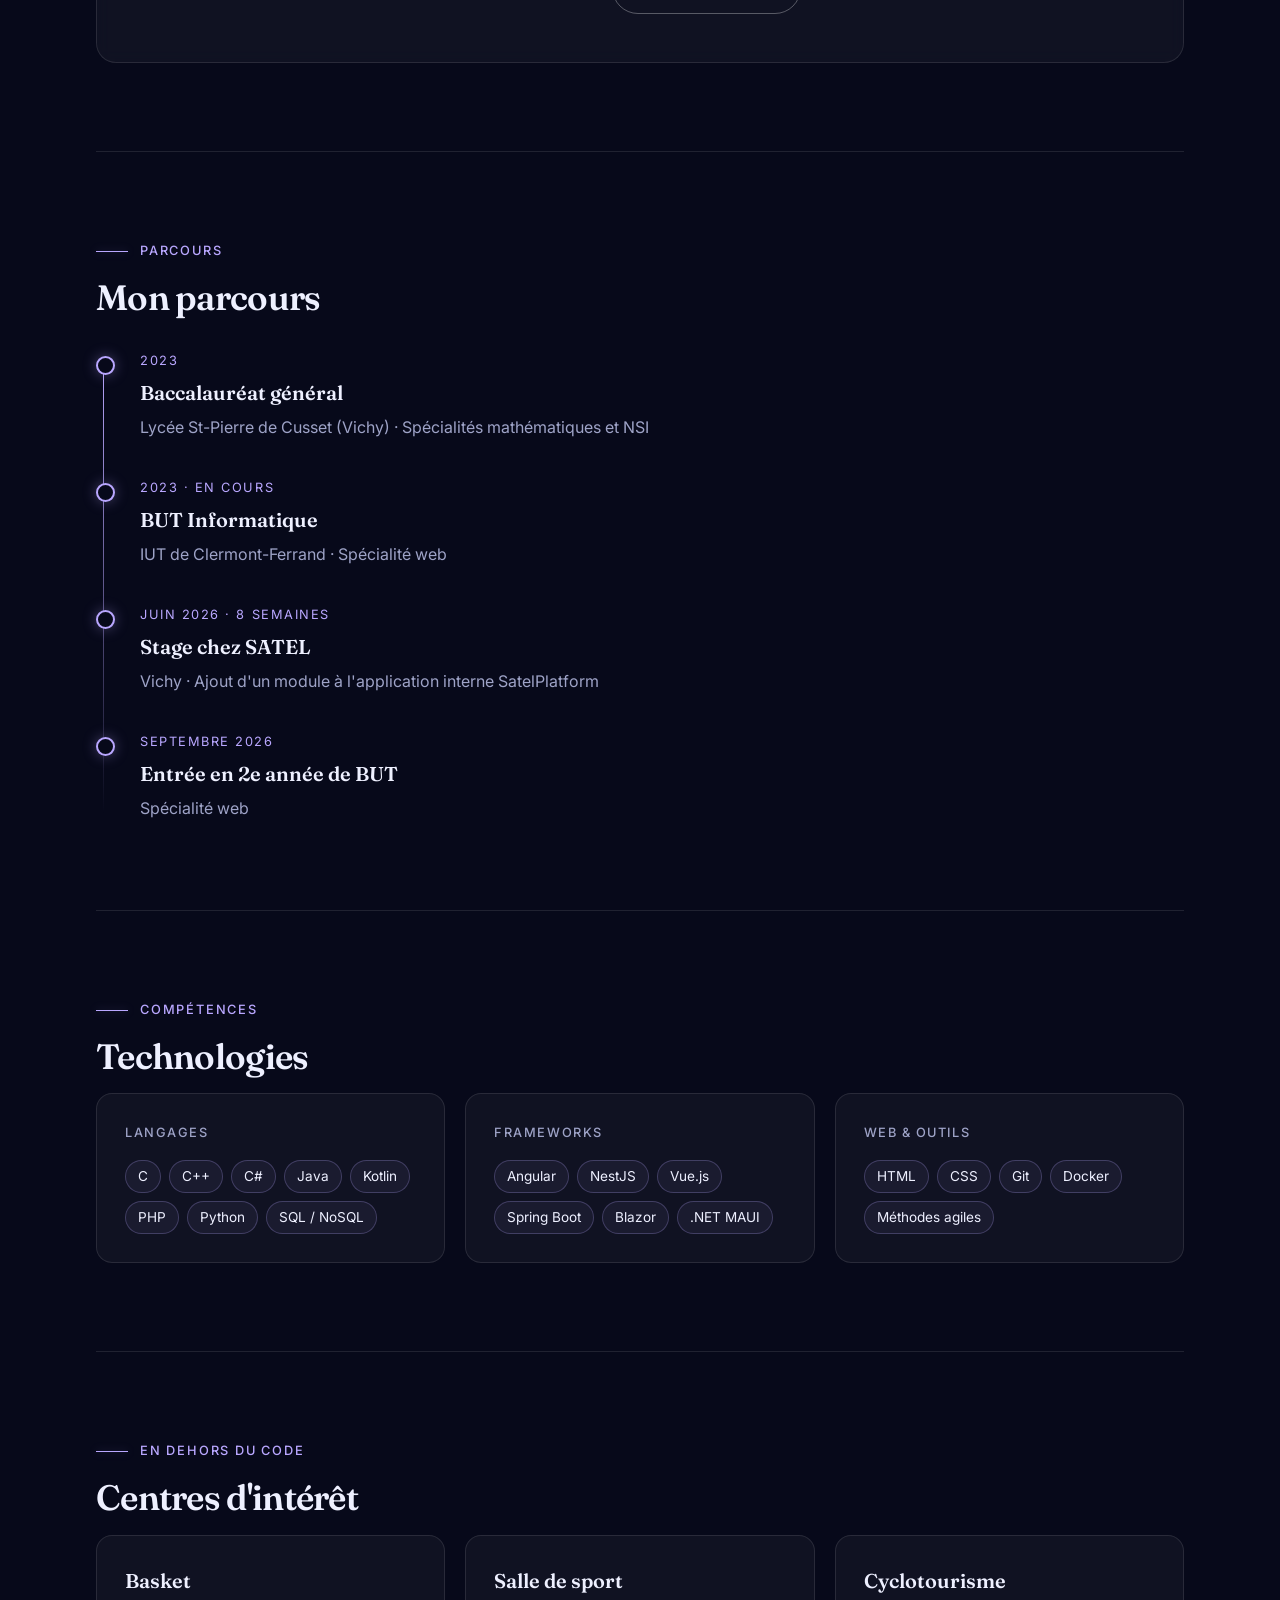
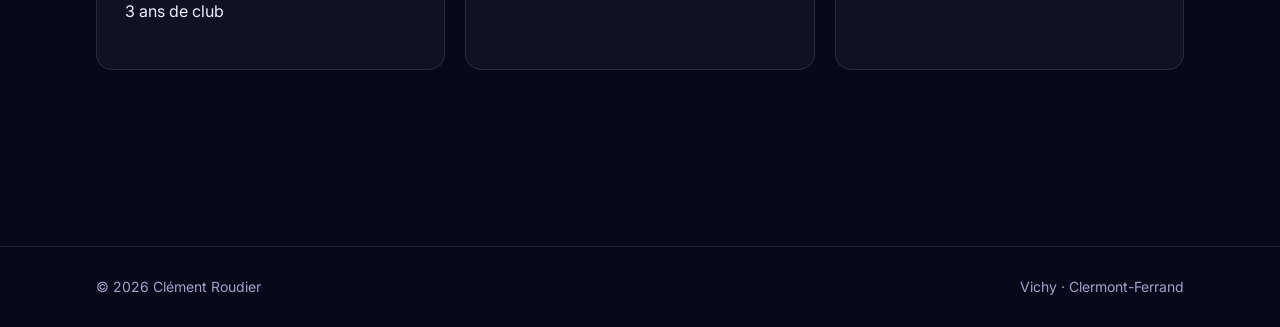
==== commit 13db43c8: "chgmt photo" ====
--- a/index.html
+++ b/index.html
@@ -25,7 +25,7 @@
 
   <main class="wrap">
     <div class="hero">
-      <img class="portrait" src="images/Profil.png" alt="Photo de Clément Roudier" />
+      <img class="portrait" src="images/Profil.jpeg" alt="Photo de Clément Roudier" />
       <div>
         <p class="eyebrow">Développeur en formation</p>
         <h1>Clément Roudier</h1>
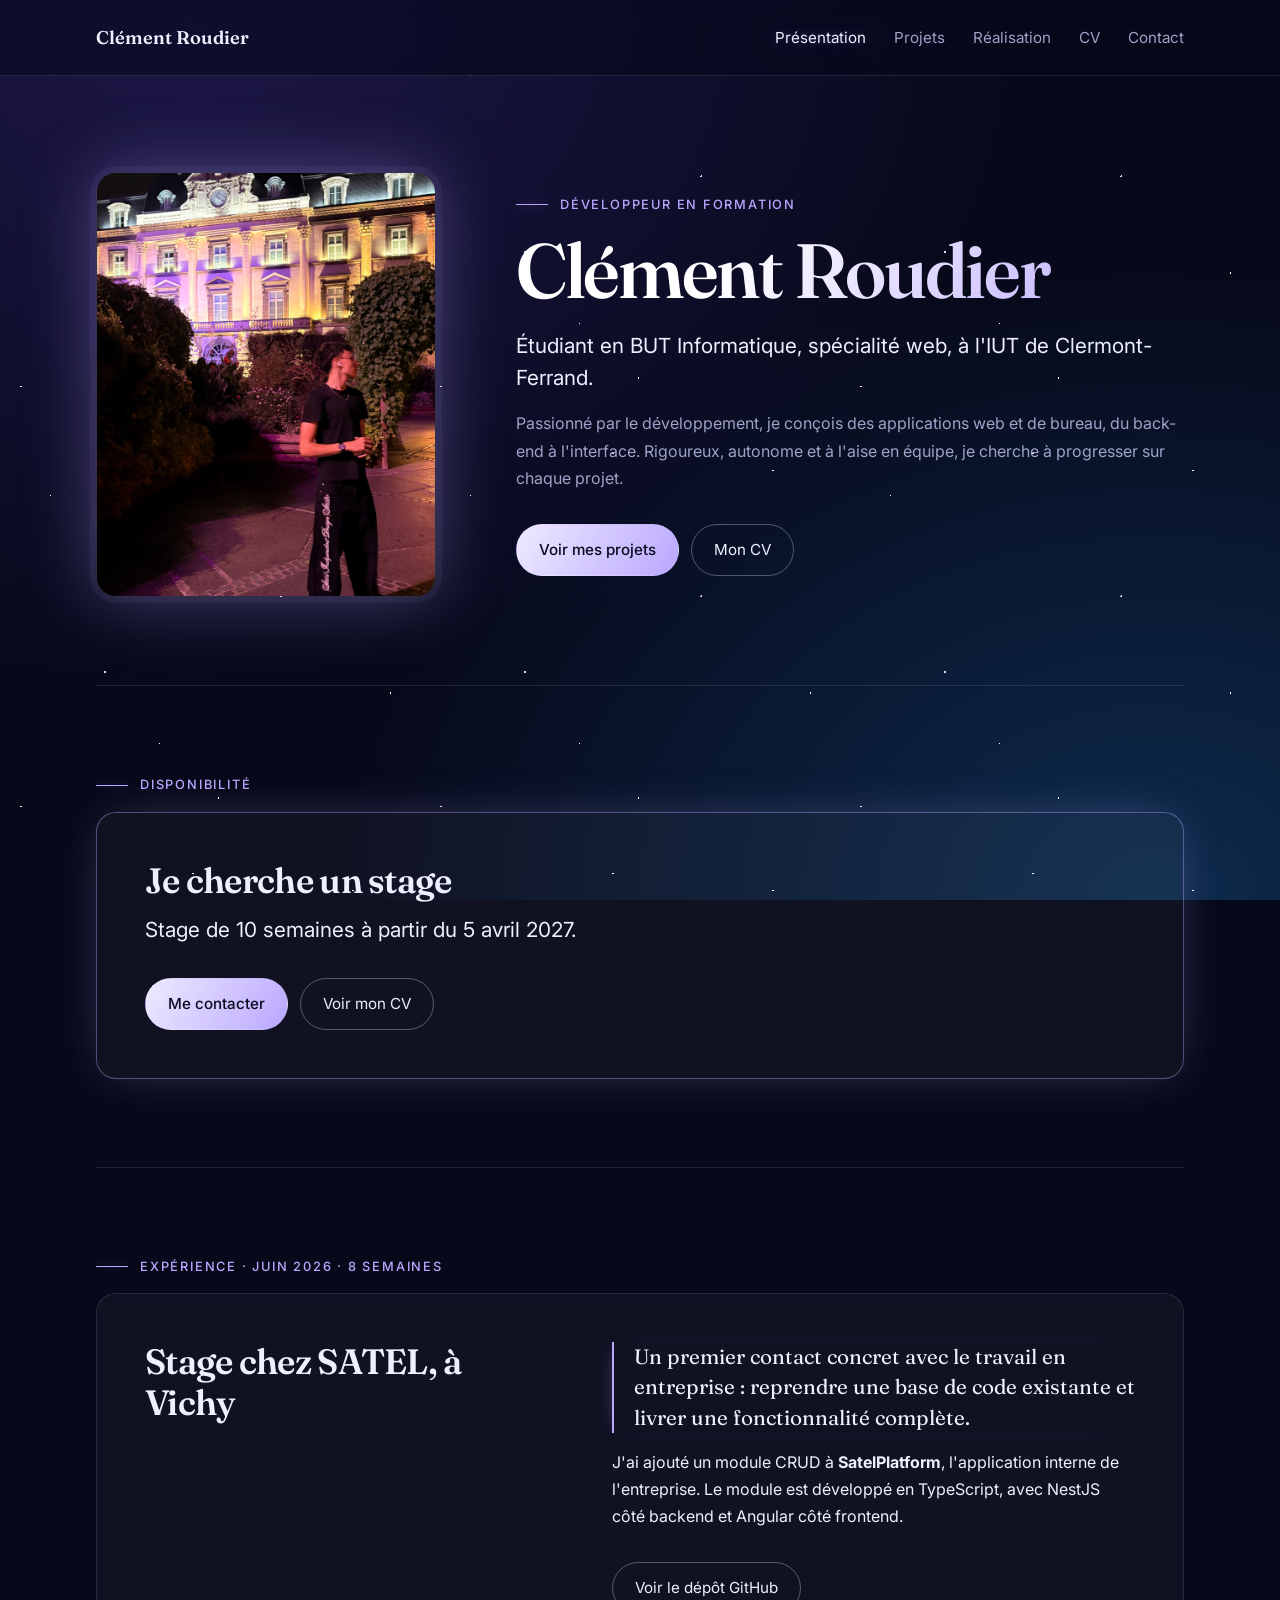
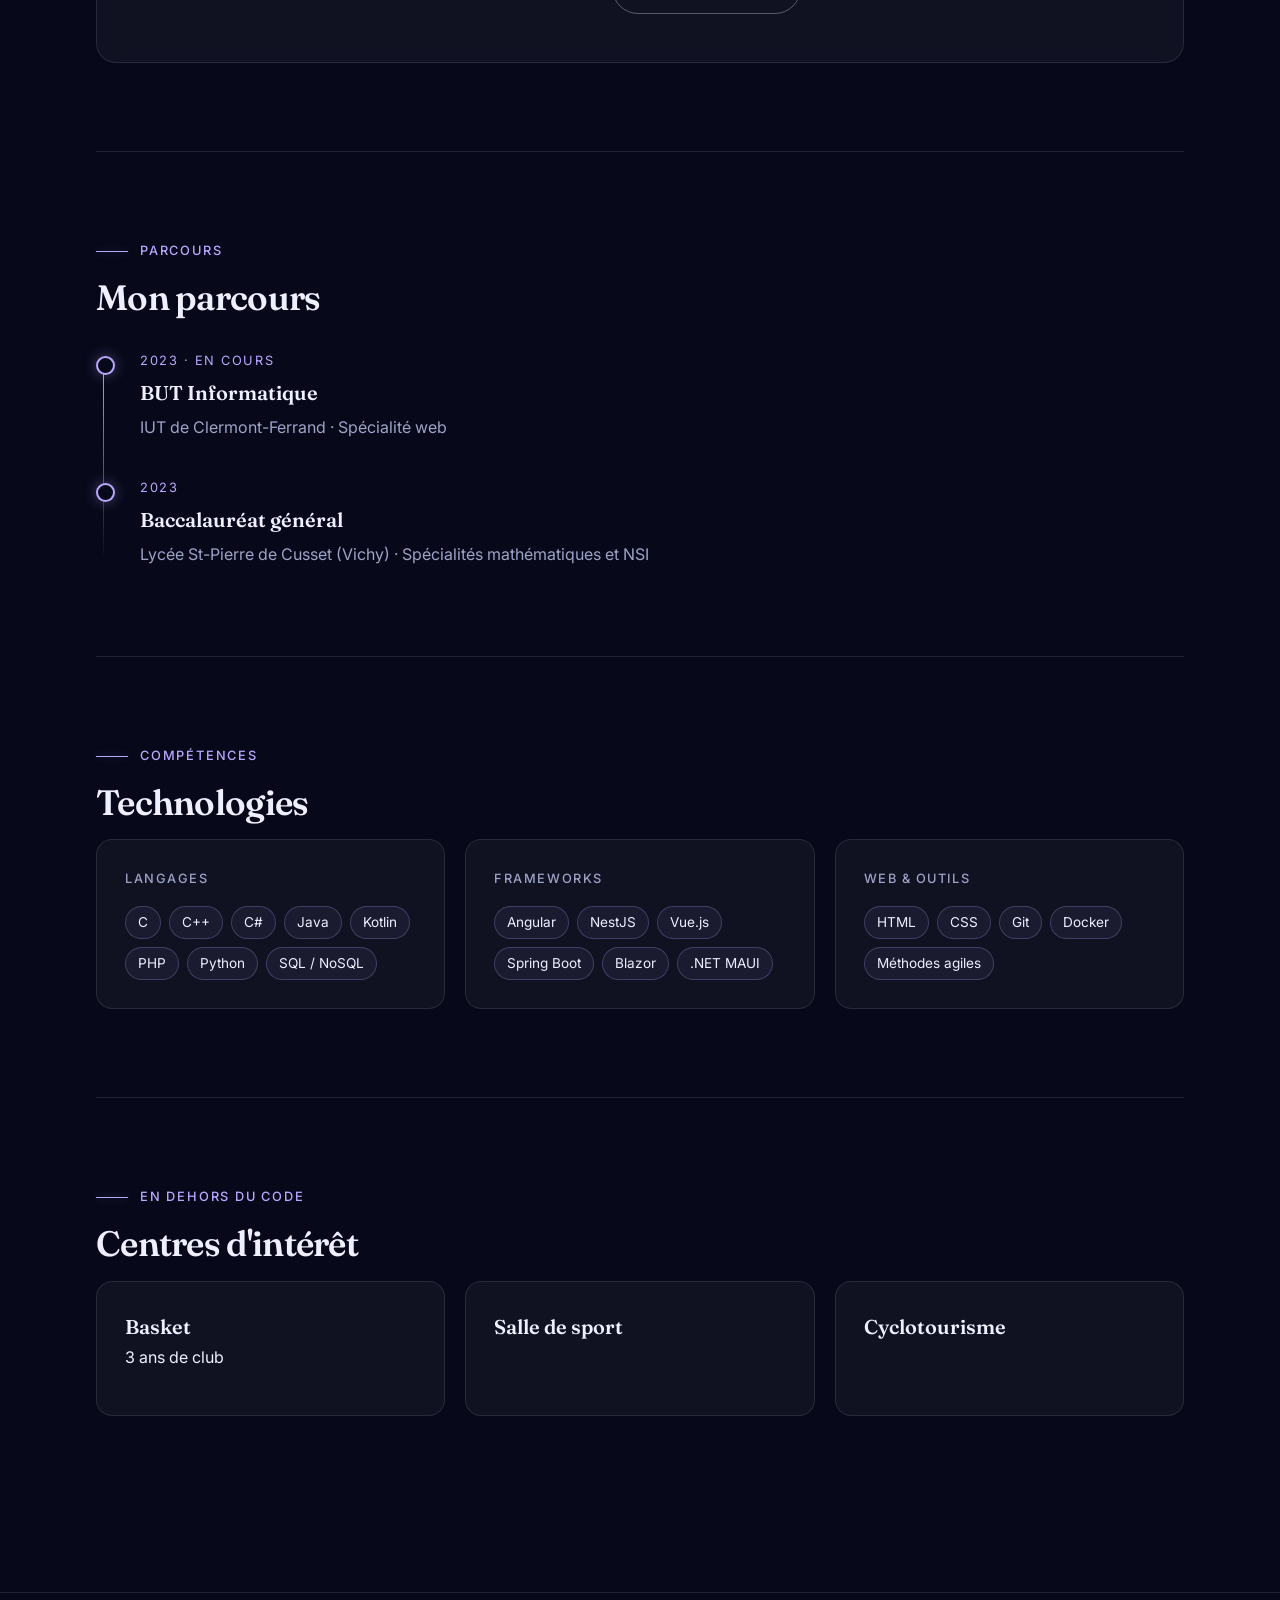
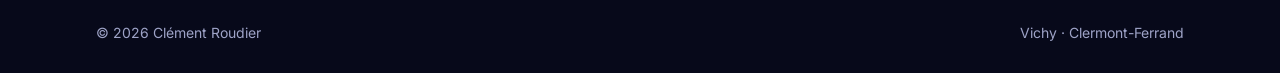
==== commit 6f0d533a: "modif frise" ====
--- a/index.html
+++ b/index.html
@@ -79,24 +79,14 @@
       <h2>Mon parcours</h2>
       <ol class="timeline">
         <li>
-          <time>2023</time>
-          <h3>Baccalauréat général</h3>
-          <p>Lycée St-Pierre de Cusset (Vichy) · Spécialités mathématiques et NSI</p>
-        </li>
-        <li>
           <time>2023 · en cours</time>
           <h3>BUT Informatique</h3>
           <p>IUT de Clermont-Ferrand · Spécialité web</p>
         </li>
         <li>
-          <time>Juin 2026 · 8 semaines</time>
-          <h3>Stage chez SATEL</h3>
-          <p>Vichy · Ajout d'un module à l'application interne SatelPlatform</p>
-        </li>
-        <li>
-          <time>Septembre 2026</time>
-          <h3>Entrée en 2e année de BUT</h3>
-          <p>Spécialité web</p>
+          <time>2023</time>
+          <h3>Baccalauréat général</h3>
+          <p>Lycée St-Pierre de Cusset (Vichy) · Spécialités mathématiques et NSI</p>
         </li>
       </ol>
     </section>
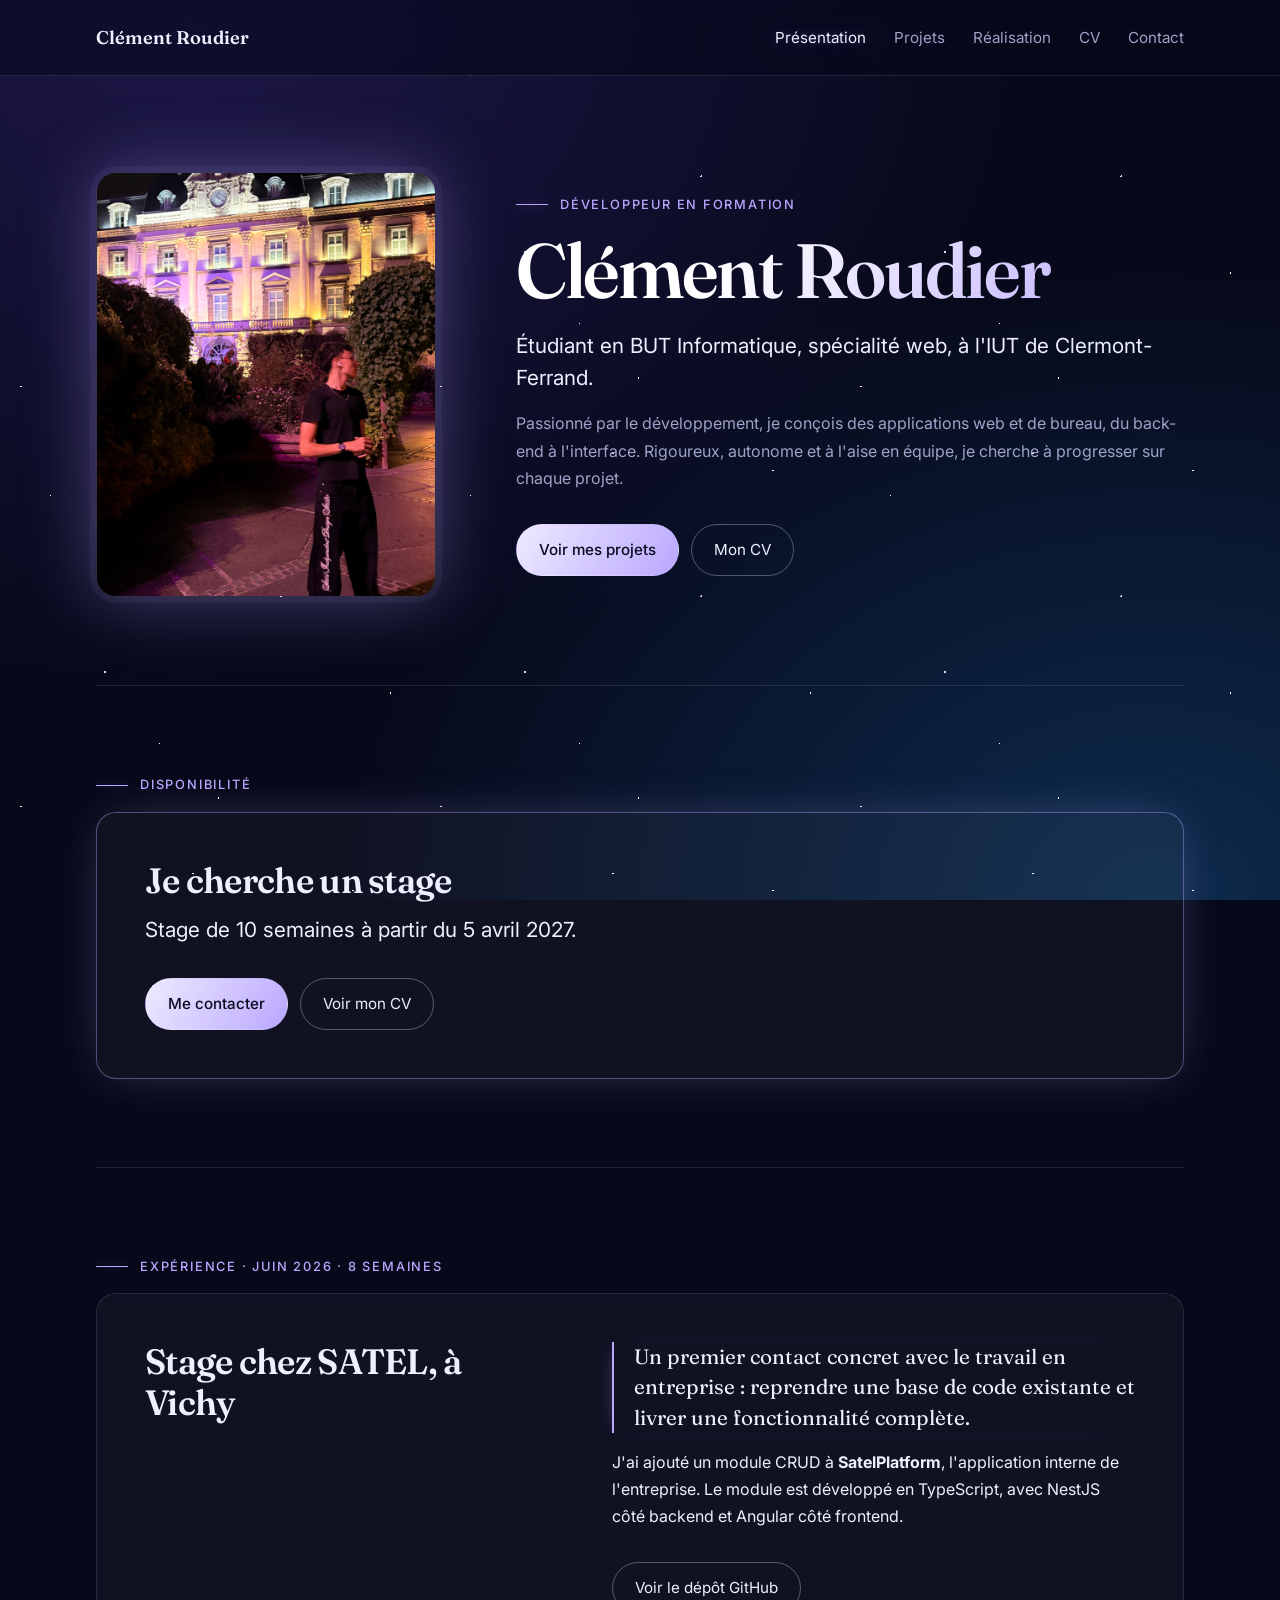
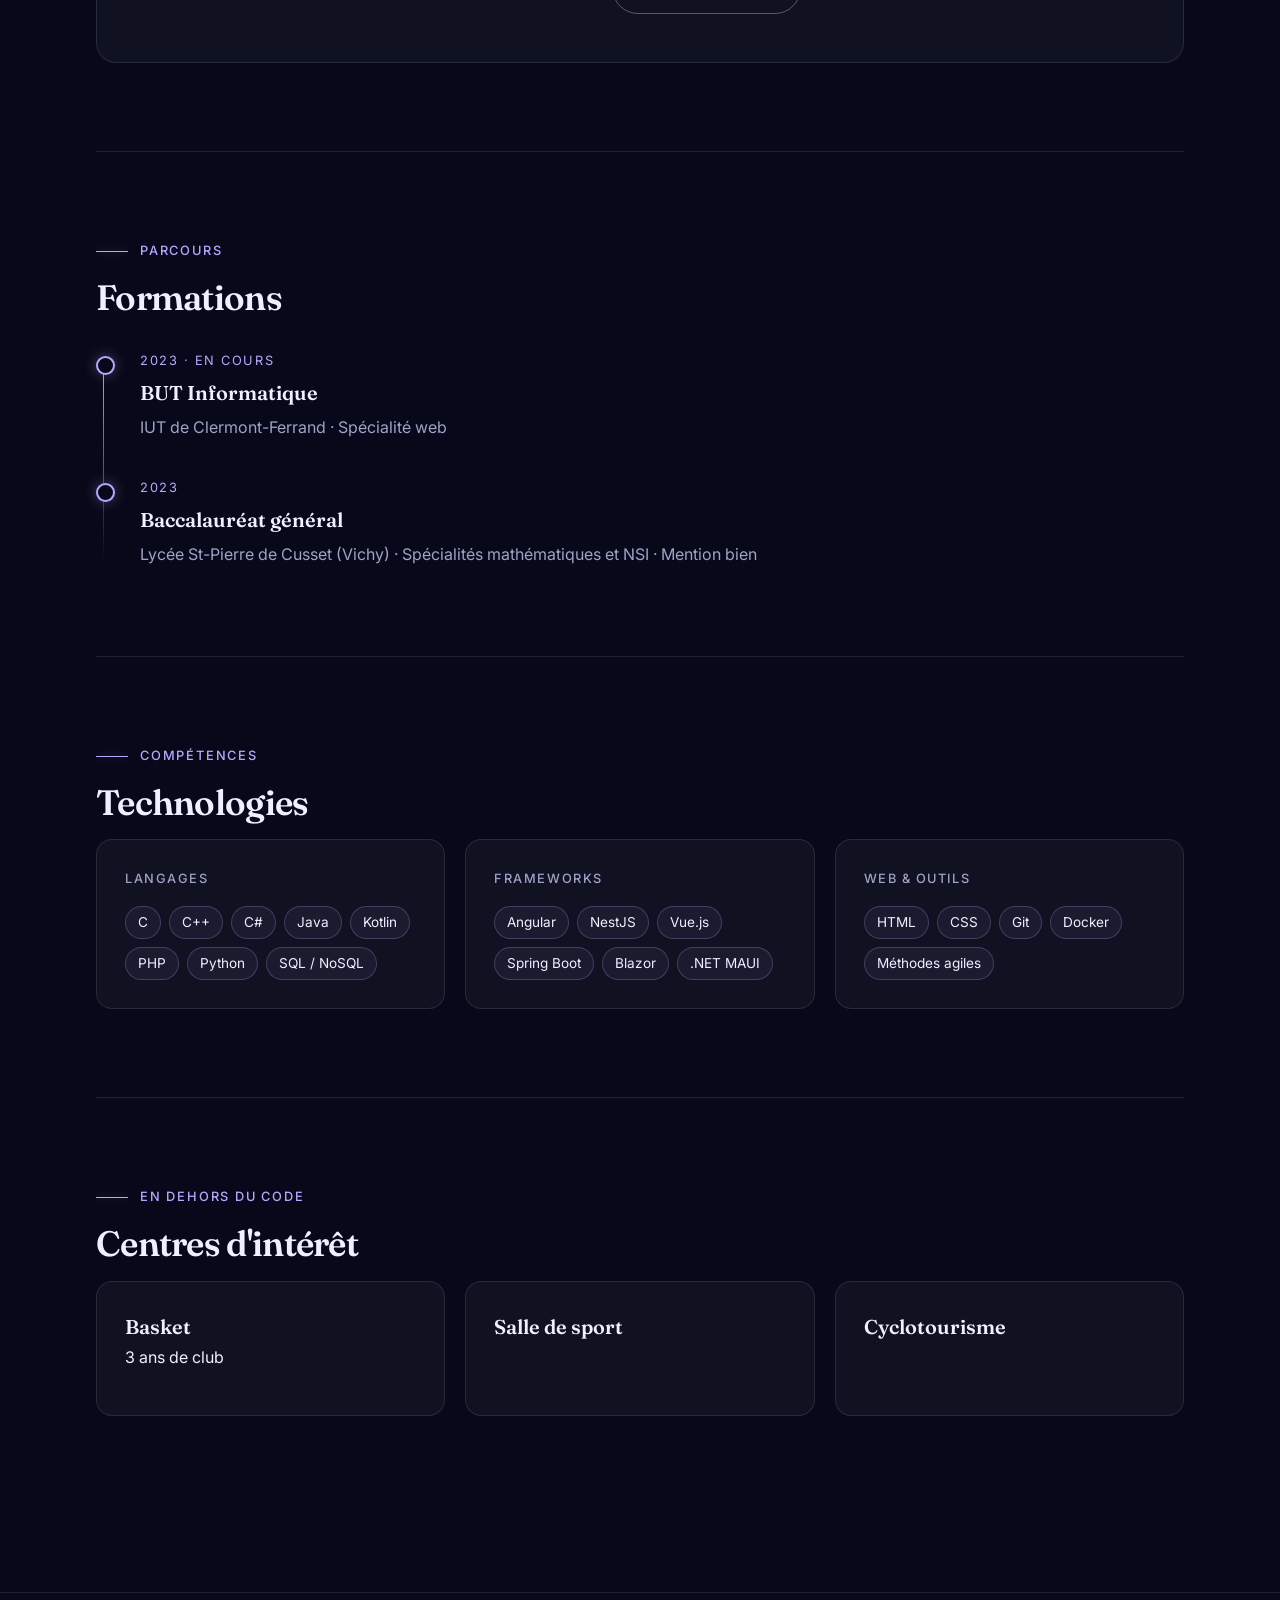
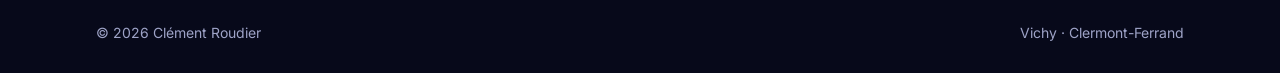
==== commit 5fdceba2: "mention" ====
--- a/index.html
+++ b/index.html
@@ -76,7 +76,7 @@
 
     <section>
       <p class="eyebrow">Parcours</p>
-      <h2>Mon parcours</h2>
+      <h2>Formations</h2>
       <ol class="timeline">
         <li>
           <time>2023 · en cours</time>
@@ -86,7 +86,7 @@
         <li>
           <time>2023</time>
           <h3>Baccalauréat général</h3>
-          <p>Lycée St-Pierre de Cusset (Vichy) · Spécialités mathématiques et NSI</p>
+          <p>Lycée St-Pierre de Cusset (Vichy) · Spécialités mathématiques et NSI · Mention bien</p>
         </li>
       </ol>
     </section>
